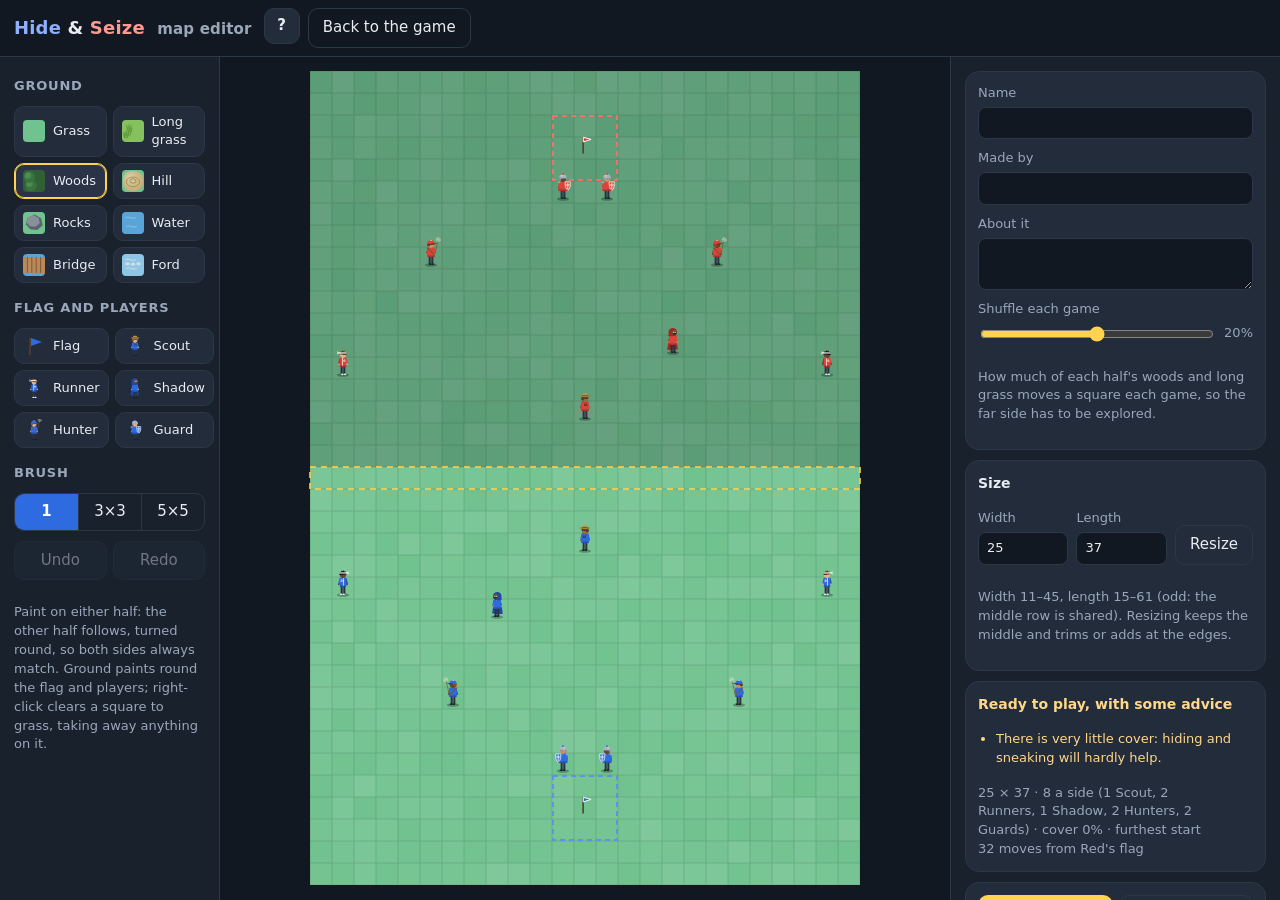
==== editor.html @ 649b5154 "Hide & Seize: turn-based capture the flag, with a map editor A turn-based stealth game of capture th" ====
<!DOCTYPE html>
<html lang="en">
<head>
<meta charset="utf-8">
<meta name="viewport" content="width=device-width, initial-scale=1, viewport-fit=cover">
<meta name="referrer" content="no-referrer">
<meta name="theme-color" content="#121821">
<title>Hide &amp; Seize map editor: make your own capture the flag maps</title>
<meta name="description" content="Paint the ground, the flag and the starting players for a new Hide &amp; Seize map, of any size from 11 × 15 to 45 × 61 squares. Play it at once, or export it to share.">
<link rel="canonical" href="https://hideandseize.com/editor.html">
<meta property="og:type" content="website">
<meta property="og:url" content="https://hideandseize.com/editor.html">
<meta property="og:site_name" content="Hide &amp; Seize">
<meta property="og:title" content="Hide &amp; Seize map editor">
<meta property="og:description" content="Make your own maps for Hide &amp; Seize, the turn-based capture the flag game: paint the ground, place the flag and the team, then play it or share the file.">
<meta property="og:image" content="https://hideandseize.com/og-image.png">
<meta name="twitter:card" content="summary_large_image">
<link rel="icon" type="image/svg+xml" href="favicon.svg">
<link rel="stylesheet" href="style.css">
<link rel="stylesheet" href="editor.css">
<script type="module" src="editor.js"></script>
</head>
<body class="editor">
<header class="top">
	<h1><span class="b">Hide</span> &amp; <span class="r">Seize</span> <span class="sub">map editor</span></h1>
	<nav class="actions">
		<button id="edHelpBtn" class="icon" type="button" aria-label="How the editor works" title="How the editor works">?</button>
		<a class="btn ghost" href="./">Back to the game</a>
	</nav>
</header>

<main class="ed">
	<aside class="tools" aria-label="Tools">
		<h2>Ground</h2>
		<div id="ground" class="toolGrid" role="group" aria-label="Ground"></div>
		<h2>Flag and players</h2>
		<div id="pieces" class="toolGrid" role="group" aria-label="Flag and players"></div>
		<h2>Brush</h2>
		<div id="brush" class="seg" role="group" aria-label="Brush size">
			<button type="button" data-b="1">1</button>
			<button type="button" data-b="3">3×3</button>
			<button type="button" data-b="5">5×5</button>
		</div>
		<div class="pair">
			<button id="undoBtn" type="button" title="Undo (Ctrl+Z)">Undo</button>
			<button id="redoBtn" type="button" title="Redo (Ctrl+Y)">Redo</button>
		</div>
		<p class="small">Paint on either half: the other half follows, turned round, so both sides always match. Ground paints round the flag and players; right-click clears a square to grass, taking away anything on it.</p>
	</aside>

	<section id="edWrap" aria-label="The map">
		<canvas id="ed" aria-label="The map. Click or drag to paint with the chosen tool."></canvas>
		<p id="edTip" class="tip" hidden></p>
	</section>

	<aside class="props" aria-label="This map">
		<section class="card">
			<label class="field">Name <input id="mName" maxlength="40" autocomplete="off"></label>
			<label class="field">Made by <input id="mAuthor" maxlength="40" autocomplete="off"></label>
			<label class="field">About it <textarea id="mBlurb" maxlength="200" rows="2"></textarea></label>
			<label class="field">Shuffle each game <span class="inline"><input id="mVary" type="range" min="0" max="40" step="5"> <output id="mVaryOut"></output></span></label>
			<p class="small">How much of each half's woods and long grass moves a square each game, so the far side has to be explored.</p>
		</section>
		<section class="card">
			<h3>Size</h3>
			<div class="sizeRow">
				<label class="field">Width <input id="mW" type="number" min="11" max="45" step="1"></label>
				<label class="field">Length <input id="mH" type="number" min="15" max="61" step="2"></label>
				<button id="sizeBtn" type="button">Resize</button>
			</div>
			<p class="small">Width 11–45, length 15–61 (odd: the middle row is shared). Resizing keeps the middle and trims or adds at the edges.</p>
		</section>
		<section id="checks" class="card" aria-live="polite"></section>
		<section class="card">
			<div class="btnGrid">
				<button id="saveBtn" type="button" class="primary">Save</button>
				<button id="playBtn" type="button">Play it</button>
				<button id="exportBtn" type="button">Export file</button>
				<button id="copyBtn" type="button">Copy</button>
				<button id="importBtn" type="button">Import file</button>
				<button id="pasteBtn" type="button">Paste</button>
				<button id="newBtn" type="button">New map</button>
				<button id="dupBtn" type="button">Save a copy</button>
			</div>
			<input id="importFile" type="file" accept=".json,application/json" hidden>
			<p id="edMsg" class="small" aria-live="polite"></p>
		</section>
		<section class="card">
			<h3>Your maps</h3>
			<ul id="mine" class="mine"></ul>
		</section>
	</aside>
</main>

<dialog id="newMapDlg" class="sheet" aria-labelledby="newMapTitle">
	<h2 id="newMapTitle">New map</h2>
	<fieldset>
		<legend>Start from</legend>
		<div id="fromList" class="fromList"></div>
	</fieldset>
	<fieldset>
		<legend>Size of a blank map</legend>
		<label><input type="radio" name="size" value="17x27"> Small, 17 × 27</label>
		<label><input type="radio" name="size" value="25x37" checked> Medium, 25 × 37</label>
		<label><input type="radio" name="size" value="33x49"> Large, 33 × 49</label>
		<label><input type="radio" name="size" value="45x61"> Huge, 45 × 61</label>
	</fieldset>
	<div class="row">
		<button type="button" class="ghost close">Cancel</button>
		<button id="newGo" type="button" class="primary">Start</button>
	</div>
</dialog>

<dialog id="pasteDlg" class="sheet" aria-labelledby="pasteTitle">
	<h2 id="pasteTitle">Paste a map</h2>
	<p class="small">Paste the text of a map file (from Copy, or someone else's file).</p>
	<textarea id="pasteText" rows="12" spellcheck="false"></textarea>
	<p id="pasteErr" class="small err"></p>
	<div class="row">
		<button type="button" class="ghost close">Cancel</button>
		<button id="pasteGo" type="button" class="primary">Open it</button>
	</div>
</dialog>

<dialog id="edHelp" class="sheet" aria-labelledby="edHelpTitle">
	<div class="sheetHead"><h2 id="edHelpTitle">Making a map</h2><button class="icon close" type="button" aria-label="Close">✕</button></div>
	<h3>Painting</h3>
	<p>Pick a kind of ground, or the flag or a player, then click or drag on the map. The brush paints 1, 3×3 or 5×5 squares of ground at a time, round the flag and the players. Right-click clears a square back to grass, taking away a player or the flag there, and clicking a player that's already there takes it away too. <kbd>Ctrl</kbd>+<kbd>Z</kbd> undoes, <kbd>Ctrl</kbd>+<kbd>Y</kbd> redoes.</p>
	<p>You paint both halves at once: whatever you put on one half appears on the other, turned round (Red's half is Blue's turned 180°), so the two sides are always the same ground. The middle row is shared, so it mirrors left to right as well.</p>
	<h3>What a map needs</h3>
	<p>One flag with a square of room on every side (its eight neighbours are the base, so they can't be rocks or water), at least 3 rows back from the middle; between 1 and 12 players; and a way for every player to reach the other flag. The checks on the right say what's missing and give advice. Only maps with no problems can be played, but you can save one at any stage.</p>
	<p>The players you place are the team: put down as many Scouts, Runners, Shadows, Hunters and Guards as you like, up to 12. Red gets the same team, in the same places on its half.</p>
	<h3>Saving and sharing</h3>
	<p><b>Save</b> keeps the map in this browser, and saved maps that can be played appear under <b>Your maps</b> in the game's New game. <b>Play it</b> saves and opens the game with it picked.</p>
	<p><b>Export file</b> downloads the map as a small file, and <b>Copy</b> puts the same text on the clipboard. <b>Import file</b> and <b>Paste</b> open someone else's. To get a map added to the game for everyone, export it and send the file to adam@hideandseize.com.</p>
	<h3>The file</h3>
	<p class="small">A map file is JSON: <code>format</code> ("hide-and-seize-map"), <code>version</code> (1), <code>name</code>, <code>author</code>, <code>blurb</code>, <code>shuffle</code> (0 to 0.4), and <code>blueHalf</code>, Blue's half as one line of text per row, from the middle row down to Blue's back row. In each row: <code>.</code> grass, <code>,</code> long grass, <code>T</code> woods, <code>^</code> hill, <code>#</code> rocks, <code>~</code> water, <code>=</code> bridge, <code>:</code> ford, <code>F</code> Blue's flag, and <code>s</code> <code>r</code> <code>d</code> <code>h</code> <code>g</code> for a Scout, Runner, Shadow, Hunter or Guard. It can be edited in any text editor too.</p>
	<p class="small credit">Design, code and content developed with the assistance of AI (Anthropic Claude).<br><a href="https://games.adamwoodland.com/">More games at Adam's Arcade</a> · Made by <a href="https://adamwoodland.com/">Adam Woodland</a></p>
</dialog>
</body>
</html>
---- style.css ----
:root {
	--bg: #121821; --panel: #19212d; --panel2: #222c3b; --line: #2c3747;
	--ink: #e8edf4; --muted: #9aa7b9; --blue: #2f6be0; --blueInk: #a9c2ff; --red: #dd4339; --redInk: #ffb0a8; --gold: #ffd34d;
	color-scheme: dark;
}
* { box-sizing: border-box; }
html, body { height: 100%; }
body {
	margin: 0; background: var(--bg); color: var(--ink);
	font: 15px/1.45 system-ui, -apple-system, "Segoe UI", Roboto, sans-serif;
	display: flex; flex-direction: column; height: 100dvh; overflow: hidden;
}
[hidden] { display: none !important; }
a { color: var(--blueInk); }

/* ---- Header ---- */
.top {
	display: flex; align-items: center; gap: 12px;
	padding: calc(8px + env(safe-area-inset-top, 0px)) max(14px, env(safe-area-inset-right, 0px)) 8px max(14px, env(safe-area-inset-left, 0px));
	border-bottom: 1px solid var(--line);
}
h1 { font-size: 18px; margin: 0; font-weight: 800; white-space: nowrap; letter-spacing: 0.01em; }
h1 .b { color: #8eb0ff; }
h1 .r { color: #ff9a90; }
.score { display: flex; align-items: center; gap: 6px; margin: 0 auto; }
.pill { display: inline-flex; align-items: center; gap: 6px; padding: 3px 10px; border-radius: 999px; font-weight: 800; font-variant-numeric: tabular-nums; font-size: 16px; }
.pill.blue { background: rgba(47, 107, 224, 0.2); color: var(--blueInk); }
.pill.red { background: rgba(221, 67, 57, 0.2); color: var(--redInk); }
.pill .flagIco { display: inline-flex; transition: opacity 0.2s; }
.pill.gone .flagIco { opacity: 0.25; }
.to { color: var(--muted); font-size: 13px; }
.actions { display: flex; gap: 8px; }
.ico { width: 18px; height: 18px; fill: currentColor; display: block; flex: none; }

/* ---- Buttons ---- */
button { font: inherit; color: inherit; cursor: pointer; border-radius: 10px; border: 1px solid var(--line); background: var(--panel2); padding: 8px 14px; }
button:hover:not(:disabled) { border-color: #435064; }
button:disabled { opacity: 0.42; cursor: default; }
button.primary { background: var(--gold); color: #1b1d22; border-color: transparent; font-weight: 800; }
button.primary:hover:not(:disabled) { background: #ffdd70; }
button.ghost { background: transparent; }
button.icon { width: 36px; height: 36px; padding: 0; font-weight: 800; }
a.btn { display: inline-flex; align-items: center; text-decoration: none; color: inherit; border-radius: 10px; border: 1px solid var(--line); padding: 8px 14px; background: var(--panel2); }
a.btn.ghost { background: transparent; }
.row .left { margin-right: auto; }
:focus-visible { outline: 3px solid var(--gold); outline-offset: 2px; }

/* ---- Field and panel ---- */
main { flex: 1; min-height: 0; display: grid; grid-template-columns: minmax(0, 1fr) 330px; }
/* The canvas sits over its box, so it never sizes or scrolls it (a focused canvas would otherwise be
   scrolled into view, and taps would land on the wrong squares). */
#boardWrap { position: relative; min-width: 0; min-height: 0; overflow: hidden; overflow: clip; }
#board { position: absolute; left: 0; top: 0; display: block; touch-action: none; outline: none; }
.zoom { position: absolute; top: 10px; right: 10px; display: flex; gap: 4px; z-index: 1; }
.zoom button { background: rgba(20, 26, 36, 0.88); padding: 6px 10px; }
.zoom button.icon { width: 32px; height: 32px; font-size: 18px; line-height: 1; }
.tip {
	position: absolute; left: 12px; bottom: 12px; margin: 0; max-width: min(520px, calc(100% - 24px));
	background: rgba(14, 19, 27, 0.92); border: 1px solid var(--line); border-radius: 10px; padding: 6px 10px;
	font-size: 13px; color: var(--ink); pointer-events: none;
}
.banner {
	position: absolute; left: 50%; top: 42%; transform: translate(-50%, -50%);
	padding: 14px 24px; border-radius: 16px; text-align: center; pointer-events: none;
	background: rgba(14, 19, 27, 0.94); border: 1px solid var(--line); box-shadow: 0 10px 40px rgba(0, 0, 0, 0.5);
	font-weight: 800; font-size: 22px; animation: pop 0.22s ease-out;
}
.banner.blue { border-color: var(--blue); color: var(--blueInk); }
.banner.red { border-color: var(--red); color: var(--redInk); }
.banner small { display: block; font-size: 14px; font-weight: 600; color: var(--muted); margin-top: 2px; }
@keyframes pop { from { transform: translate(-50%, -50%) scale(0.9); opacity: 0; } }

#panel {
	border-left: 1px solid var(--line); background: var(--panel); display: flex; flex-direction: column; gap: 12px;
	padding: 14px max(14px, env(safe-area-inset-right, 0px)) calc(14px + env(safe-area-inset-bottom, 0px)) 14px; overflow: auto; min-height: 0;
}
.turnRow { display: flex; align-items: center; justify-content: space-between; gap: 10px; }
.turn { margin: 0; font-weight: 700; }
.turn small { display: block; font-weight: 500; color: var(--muted); font-size: 13px; }
.turn.red { color: var(--redInk); }
.turn.red::before { content: ""; display: inline-block; width: 8px; height: 8px; border-radius: 50%; background: var(--red); margin-right: 8px; vertical-align: 2px; animation: blink 1s infinite alternate; }
@keyframes blink { to { opacity: 0.25; } }

.roster { list-style: none; margin: 0; padding: 0; display: grid; grid-template-columns: repeat(4, minmax(0, 1fr)); gap: 6px; }
.roster button {
	width: 100%; padding: 6px 2px 5px; display: flex; flex-direction: column; align-items: center; gap: 3px; font-size: 12px; line-height: 1.2;
	background: var(--panel2); position: relative;
}
.roster .pt { display: block; }
.roster .nm { font-weight: 600; }
.roster .st { color: var(--muted); font-size: 11px; white-space: nowrap; }
.roster button[aria-pressed="true"] { border-color: var(--gold); box-shadow: 0 0 0 1px var(--gold) inset; }
.roster button.done .pt { opacity: 0.5; }
.roster button.out .pt { opacity: 0.25; filter: grayscale(1); }
.roster button.ready::after { content: ""; position: absolute; top: 5px; right: 6px; width: 7px; height: 7px; border-radius: 50%; background: var(--gold); }
.roster button.flag .st { color: var(--gold); font-weight: 700; }

.card { background: var(--panel2); border: 1px solid var(--line); border-radius: 14px; padding: 12px; display: flex; flex-direction: column; gap: 10px; }
.cardHead { display: flex; align-items: center; gap: 10px; }
.cIcon { width: 52px; height: 62px; flex: none; background: radial-gradient(circle at 50% 70%, #2d394b, transparent 70%); border-radius: 10px; }
.cName { margin: 0; font-weight: 800; font-size: 16px; }
.cState { margin: 0; color: var(--muted); font-size: 13px; }
.cSum { display: none; margin: 0; font-size: 12px; color: var(--muted); }
.short { display: none; }
.traits { margin: 0; display: grid; grid-template-columns: auto 1fr auto; gap: 4px 10px; align-items: center; font-size: 13px; }
.traits dt { color: var(--muted); }
.traits dd { margin: 0; }
.traits .pips { display: flex; gap: 3px; }
.traits .pips i { width: 14px; height: 6px; border-radius: 3px; background: #384356; }
.traits .pips i.on { background: var(--gold); }
.traits .val { color: var(--ink); text-align: right; font-variant-numeric: tabular-nums; }
.seg { display: grid; grid-template-columns: repeat(3, 1fr); gap: 0; border: 1px solid var(--line); border-radius: 10px; overflow: hidden; }
.seg button { border: 0; border-radius: 0; background: transparent; padding: 7px 4px; }
.seg button + button { border-left: 1px solid var(--line); }
.seg button[aria-pressed="true"] { background: var(--blue); color: #fff; font-weight: 700; }
.tackles { display: flex; flex-direction: column; gap: 6px; }
.tackles:empty { display: none; }
.tackles button { text-align: left; display: flex; align-items: center; gap: 8px; border-color: rgba(221, 67, 57, 0.6); }
.tackles button .pc { margin-left: auto; font-weight: 800; font-variant-numeric: tabular-nums; }
.tackles button.armed { background: rgba(255, 211, 77, 0.16); border-color: var(--gold); }
.tackles .why { font-size: 12px; color: var(--muted); margin: -2px 0 0 2px; }

.log { list-style: none; margin: 0; padding: 0; display: flex; flex-direction: column; gap: 4px; font-size: 13px; color: var(--muted); }
.log li:first-child { color: var(--ink); }
.log li.blue { border-left: 3px solid var(--blue); padding-left: 8px; }
.log li.red { border-left: 3px solid var(--red); padding-left: 8px; }
.log li.big { font-weight: 700; }

/* ---- Dialogs ---- */
.sheet {
	background: var(--panel); color: var(--ink); border: 1px solid var(--line); border-radius: 18px;
	width: min(680px, calc(100% - 24px)); max-height: calc(100dvh - 24px); overflow: auto; padding: 20px 22px;
	box-shadow: 0 20px 60px rgba(0, 0, 0, 0.6);
}
.sheet::backdrop { background: rgba(5, 8, 12, 0.65); }
.sheet h2 { margin: 0 0 6px; font-size: 22px; }
.sheet h3 { margin: 18px 0 4px; font-size: 15px; color: var(--gold); }
.sheet p { margin: 6px 0; }
.sheetHead { display: flex; align-items: center; justify-content: space-between; gap: 10px; position: sticky; top: -20px; background: var(--panel); padding-top: 2px; z-index: 1; }
.lead { color: var(--muted); }
.small { font-size: 13px; color: var(--muted); }
.credit { margin-top: 18px; }
.faq h4 { margin: 12px 0 2px; font-size: 14px; }
.faq p { margin: 0 0 6px; }
kbd { background: var(--panel2); border: 1px solid var(--line); border-radius: 5px; padding: 0 5px; font-size: 12px; }
fieldset { border: 0; margin: 14px 0 0; padding: 0; }
legend { font-weight: 700; margin-bottom: 8px; padding: 0; }
.maps { display: grid; grid-template-columns: repeat(auto-fill, minmax(118px, 1fr)); gap: 10px; }
.maps button { padding: 8px; display: flex; flex-direction: column; gap: 6px; text-align: left; background: var(--panel2); }
.maps button[aria-pressed="true"] { border-color: var(--gold); box-shadow: 0 0 0 1px var(--gold) inset; }
.maps canvas { width: 100%; height: auto; border-radius: 6px; display: block; image-rendering: pixelated; }
.maps b { font-size: 14px; }
.mapsHead { grid-column: 1 / -1; margin: 8px 0 0; font-weight: 700; color: var(--muted); }
.maps span { font-size: 12px; color: var(--muted); line-height: 1.3; }
.opts { display: flex; flex-wrap: wrap; gap: 8px 36px; }
.opts label { display: inline-flex; align-items: center; gap: 6px; margin-right: 16px; cursor: pointer; }
input[type="radio"] { accent-color: var(--gold); width: 16px; height: 16px; }
.row { display: flex; justify-content: flex-end; gap: 10px; margin-top: 18px; flex-wrap: wrap; }
.stats { display: grid; grid-template-columns: auto auto auto; gap: 4px 18px; margin: 12px 0 0; font-variant-numeric: tabular-nums; }
.stats dt { color: var(--muted); }
.stats dd { margin: 0; }
.roleTable { overflow-x: auto; }
.roleTable table { border-collapse: collapse; width: 100%; font-size: 13px; }
.roleTable th, .roleTable td { padding: 5px 8px; border-bottom: 1px solid var(--line); text-align: left; vertical-align: top; }
.roleTable td.n { text-align: center; font-variant-numeric: tabular-nums; }
.roleTable .who { display: flex; align-items: center; gap: 6px; font-weight: 700; white-space: nowrap; }
.roleTable .who canvas { display: block; }

/* ---- Phones: the field on top, a compact panel below ---- */
@media (max-width: 760px) {
	h1 { font-size: 16px; }
	.actions .ghost { padding: 6px 10px; }
	main { grid-template-columns: 1fr; grid-template-rows: minmax(0, 1fr) auto; }
	/* A fixed height, so picking a player never resizes the field under your finger; extra lines scroll. */
	#panel {
		border-left: 0; border-top: 1px solid var(--line); height: min(266px, 48dvh); gap: 8px;
		padding: 8px max(10px, env(safe-area-inset-right, 0px)) calc(8px + env(safe-area-inset-bottom, 0px)) max(10px, env(safe-area-inset-left, 0px));
	}
	.turnRow button { padding: 7px 14px; }
	.long { display: none; }
	.short { display: inline; }
	.roster .nm { display: none; }
	.roster button { padding: 5px 2px 4px; gap: 2px; }
	.card { padding: 8px 10px; gap: 6px; display: grid; grid-template-columns: minmax(0, 1fr) auto; align-items: center; }
	.card > .cSum, .card > .tackles { grid-column: 1 / -1; }
	.cardHead { gap: 8px; min-width: 0; }
	.cText { min-width: 0; }
	.cState { font-size: 12px; line-height: 1.3; }
	.cName { font-size: 14px; }
	.cSum { display: block; }
	.traits { display: none; }
	.seg { grid-template-columns: repeat(3, auto); }
	.seg button { padding: 6px 9px; font-size: 13px; }
	.turn small { display: inline; margin-left: 6px; }
	.maps { grid-template-columns: repeat(auto-fill, minmax(96px, 1fr)); gap: 8px; }
	.maps button { padding: 6px; }
	.maps span { display: none; }
	.log { display: none; }
	.tip { left: 8px; bottom: 8px; font-size: 12px; }
	.banner { font-size: 18px; padding: 10px 16px; }
}
@media (max-width: 380px) {
	.to { display: none; }
	h1 { font-size: 15px; }
}
@media (prefers-reduced-motion: reduce) {
	.banner, .turn.red::before { animation: none; }
}
---- editor.css ----
/* Hide & Seize map editor: the game's look (style.css), laid out as tools | map | details. */
h1 .sub { color: var(--muted); font-weight: 600; font-size: 15px; margin-left: 6px; }
.ed { flex: 1; min-height: 0; display: grid; grid-template-columns: 220px minmax(0, 1fr) 330px; }
.tools, .props { background: var(--panel); overflow: auto; padding: 14px; display: flex; flex-direction: column; gap: 10px; }
.tools { border-right: 1px solid var(--line); }
.props { border-left: 1px solid var(--line); }
.tools h2 { font-size: 13px; text-transform: uppercase; letter-spacing: 0.06em; color: var(--muted); margin: 6px 0 0; }
.toolGrid { display: grid; grid-template-columns: 1fr 1fr; gap: 6px; }
.toolGrid button { display: flex; align-items: center; gap: 8px; padding: 6px 8px; font-size: 13px; text-align: left; }
.toolGrid button[aria-pressed="true"] { border-color: var(--gold); box-shadow: 0 0 0 1px var(--gold) inset; background: #2a3446; }
.toolGrid canvas { flex: none; border-radius: 4px; }
.pair { display: grid; grid-template-columns: 1fr 1fr; gap: 6px; }
#brush button[aria-pressed="true"] { background: var(--blue); color: #fff; font-weight: 700; }
#edWrap { position: relative; min-width: 0; min-height: 0; overflow: hidden; overflow: clip; }
#ed { position: absolute; left: 0; top: 0; display: block; touch-action: none; cursor: crosshair; }
.props h3 { margin: 0 0 6px; font-size: 14px; }
.field { display: flex; flex-direction: column; gap: 4px; font-size: 13px; color: var(--muted); }
.field input, .field textarea { font: inherit; color: var(--ink); background: #121821; border: 1px solid var(--line); border-radius: 8px; padding: 6px 8px; }
.field textarea { resize: vertical; }
.field .inline { display: flex; align-items: center; gap: 8px; }
.field input[type="range"] { flex: 1; accent-color: var(--gold); padding: 0; }
.sizeRow { display: grid; grid-template-columns: 1fr 1fr auto; gap: 8px; align-items: end; }
.sizeRow input { width: 100%; }
.btnGrid { display: grid; grid-template-columns: 1fr 1fr; gap: 6px; }
.btnGrid button { padding: 7px 8px; font-size: 13px; }
#checks h3 { display: flex; align-items: center; gap: 8px; }
#checks ul { margin: 0; padding-left: 18px; font-size: 13px; display: flex; flex-direction: column; gap: 4px; }
#checks .bad { color: #ff9a90; }
#checks .warn { color: #ffd78a; }
#checks .good { color: #8fe0a0; }
#checks .stats { font-size: 13px; color: var(--muted); margin: 6px 0 0; }
.mine { list-style: none; margin: 0; padding: 0; display: flex; flex-direction: column; gap: 6px; }
.mine li { display: flex; align-items: center; gap: 6px; }
.mine li.on .open { border-color: var(--gold); }
.mine .open { flex: 1; text-align: left; font-size: 13px; padding: 6px 8px; }
.mine .open small { display: block; color: var(--muted); font-size: 11px; }
.mine .del { font-size: 12px; padding: 6px 8px; }
.mine .del.sure { border-color: var(--red); color: var(--redInk); }
.mine .empty { font-size: 13px; color: var(--muted); }
.err { color: #ff9a90; }
#pasteText { width: 100%; font: 12px/1.35 ui-monospace, SFMono-Regular, Consolas, monospace; color: var(--ink); background: #121821; border: 1px solid var(--line); border-radius: 8px; padding: 8px; }
.fromList { display: grid; grid-template-columns: repeat(auto-fill, minmax(110px, 1fr)); gap: 8px; }
.fromList button { padding: 6px; display: flex; flex-direction: column; gap: 4px; font-size: 13px; }
.fromList button[aria-pressed="true"] { border-color: var(--gold); box-shadow: 0 0 0 1px var(--gold) inset; }
.fromList canvas { width: 100%; height: auto; border-radius: 4px; image-rendering: pixelated; }
code { background: var(--panel2); border-radius: 4px; padding: 0 4px; font-size: 12px; }
@media (max-width: 1000px) {
	.ed { grid-template-columns: 180px minmax(0, 1fr) 280px; }
}
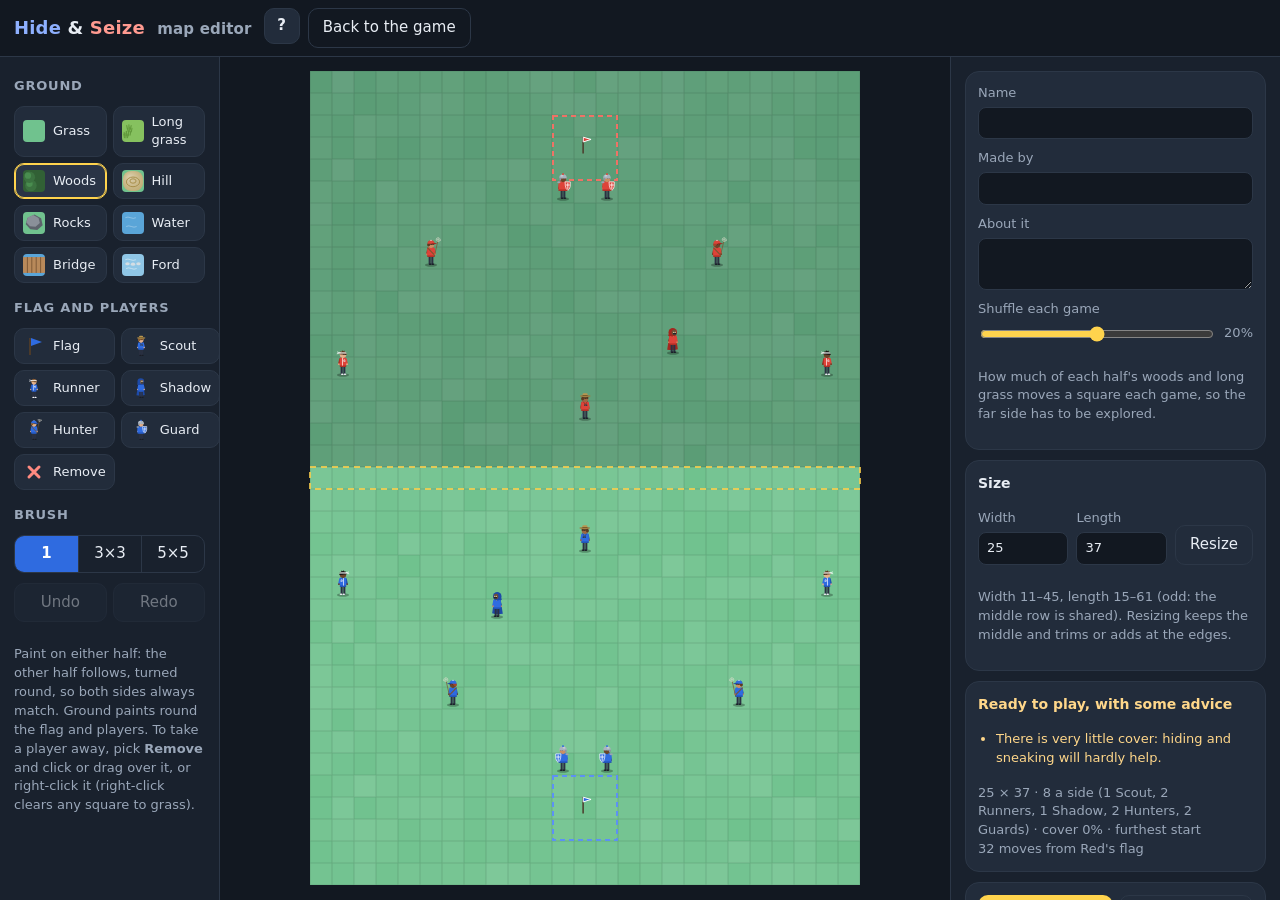
==== commit c69bea33: "Tackle percentages, an editor Remove tool, map previews that keep their shape - Game over: "Tackles " ====
--- a/editor.html
+++ b/editor.html
@@ -45,7 +45,7 @@
 			<button id="undoBtn" type="button" title="Undo (Ctrl+Z)">Undo</button>
 			<button id="redoBtn" type="button" title="Redo (Ctrl+Y)">Redo</button>
 		</div>
-		<p class="small">Paint on either half: the other half follows, turned round, so both sides always match. Ground paints round the flag and players; right-click clears a square to grass, taking away anything on it.</p>
+		<p class="small">Paint on either half: the other half follows, turned round, so both sides always match. Ground paints round the flag and players. To take a player away, pick <b>Remove</b> and click or drag over it, or right-click it (right-click clears any square to grass).</p>
 	</aside>
 
 	<section id="edWrap" aria-label="The map">
@@ -94,16 +94,19 @@
 
 <dialog id="newMapDlg" class="sheet" aria-labelledby="newMapTitle">
 	<h2 id="newMapTitle">New map</h2>
+	<p id="newDirty" class="warnText" hidden>This map has changes you haven't saved. Starting a new one drops them: Save first to keep them.</p>
 	<fieldset>
 		<legend>Start from</legend>
 		<div id="fromList" class="fromList"></div>
 	</fieldset>
-	<fieldset>
-		<legend>Size of a blank map</legend>
+	<fieldset class="sizes">
+		<legend>Size</legend>
+		<label id="sameSize"><input type="radio" name="size" value="same"> Its own size</label>
 		<label><input type="radio" name="size" value="17x27"> Small, 17 × 27</label>
 		<label><input type="radio" name="size" value="25x37" checked> Medium, 25 × 37</label>
 		<label><input type="radio" name="size" value="33x49"> Large, 33 × 49</label>
 		<label><input type="radio" name="size" value="45x61"> Huge, 45 × 61</label>
+		<p id="sizeNote" class="small" hidden>A copy at another size keeps the middle of the map: columns are added or cut at both sides, and rows at the back of each half.</p>
 	</fieldset>
 	<div class="row">
 		<button type="button" class="ghost close">Cancel</button>
@@ -125,10 +128,10 @@
 <dialog id="edHelp" class="sheet" aria-labelledby="edHelpTitle">
 	<div class="sheetHead"><h2 id="edHelpTitle">Making a map</h2><button class="icon close" type="button" aria-label="Close">✕</button></div>
 	<h3>Painting</h3>
-	<p>Pick a kind of ground, or the flag or a player, then click or drag on the map. The brush paints 1, 3×3 or 5×5 squares of ground at a time, round the flag and the players. Right-click clears a square back to grass, taking away a player or the flag there, and clicking a player that's already there takes it away too. <kbd>Ctrl</kbd>+<kbd>Z</kbd> undoes, <kbd>Ctrl</kbd>+<kbd>Y</kbd> redoes.</p>
+	<p>Pick a kind of ground, or the flag or a player, then click or drag on the map. The brush paints 1, 3×3 or 5×5 squares of ground at a time, round the flag and the players. Right-click clears a square back to grass, taking away a player or the flag there, and clicking a player that's already there takes it away too. <b>Remove</b> (<kbd>X</kbd>) takes away any player you click or drag over, leaving the ground as grass; the flag can only be moved, as a map needs one. <kbd>Ctrl</kbd>+<kbd>Z</kbd> undoes, <kbd>Ctrl</kbd>+<kbd>Y</kbd> redoes.</p>
 	<p>You paint both halves at once: whatever you put on one half appears on the other, turned round (Red's half is Blue's turned 180°), so the two sides are always the same ground. The middle row is shared, so it mirrors left to right as well.</p>
 	<h3>What a map needs</h3>
-	<p>One flag with a square of room on every side (its eight neighbours are the base, so they can't be rocks or water), at least 3 rows back from the middle; between 1 and 12 players; and a way for every player to reach the other flag. The checks on the right say what's missing and give advice. Only maps with no problems can be played, but you can save one at any stage.</p>
+	<p>One flag with a square of room on every side (its eight neighbours are the base, so they can't be rocks or water), at least 3 rows back from the middle; between 1 and 12 players; and a way for every player to reach the other flag, and for it to be carried home from there. Rocks block the way; water can be waded, at 3 moves a square, and soaks whoever wades it. The checks on the right say what's missing and give advice. Only maps with no problems can be played, but you can save one at any stage.</p>
 	<p>The players you place are the team: put down as many Scouts, Runners, Shadows, Hunters and Guards as you like, up to 12. Red gets the same team, in the same places on its half.</p>
 	<h3>Saving and sharing</h3>
 	<p><b>Save</b> keeps the map in this browser, and saved maps that can be played appear under <b>Your maps</b> in the game's New game. <b>Play it</b> saves and opens the game with it picked.</p>
--- a/style.css
+++ b/style.css
@@ -108,6 +108,7 @@
 .traits .pips { display: flex; gap: 3px; }
 .traits .pips i { width: 14px; height: 6px; border-radius: 3px; background: #384356; }
 .traits .pips i.on { background: var(--gold); }
+.traits .pips i.wet { background: #4f8fd6; }
 .traits .val { color: var(--ink); text-align: right; font-variant-numeric: tabular-nums; }
 .seg { display: grid; grid-template-columns: repeat(3, 1fr); gap: 0; border: 1px solid var(--line); border-radius: 10px; overflow: hidden; }
 .seg button { border: 0; border-radius: 0; background: transparent; padding: 7px 4px; }
@@ -138,6 +139,12 @@
 .sheet p { margin: 6px 0; }
 .sheetHead { display: flex; align-items: center; justify-content: space-between; gap: 10px; position: sticky; top: -20px; background: var(--panel); padding-top: 2px; z-index: 1; }
 .lead { color: var(--muted); }
+.intro { margin: 12px 0 0; background: var(--panel2); border: 1px solid var(--line); border-radius: 12px; padding: 10px 14px; }
+.intro summary { cursor: pointer; font-weight: 700; color: var(--gold); }
+.introList { margin: 10px 0 4px; padding: 0; list-style: none; display: grid; grid-template-columns: 1fr 1fr; gap: 10px 20px; font-size: 14px; line-height: 1.4; color: var(--muted); }
+.introList b { color: var(--ink); }
+.intro .small { margin: 8px 0 2px; }
+@media (max-width: 560px) { .introList { grid-template-columns: 1fr; } }
 .small { font-size: 13px; color: var(--muted); }
 .credit { margin-top: 18px; }
 .faq h4 { margin: 12px 0 2px; font-size: 14px; }
@@ -148,12 +155,23 @@
 .maps { display: grid; grid-template-columns: repeat(auto-fill, minmax(118px, 1fr)); gap: 10px; }
 .maps button { padding: 8px; display: flex; flex-direction: column; gap: 6px; text-align: left; background: var(--panel2); }
 .maps button[aria-pressed="true"] { border-color: var(--gold); box-shadow: 0 0 0 1px var(--gold) inset; }
-.maps canvas { width: 100%; height: auto; border-radius: 6px; display: block; image-rendering: pixelated; }
+/* (every map in the same box, the built-in maps' shape, drawn to fit inside it: long or wide maps keep their shape) */
+.maps canvas { width: 100%; height: auto; aspect-ratio: 25 / 37; object-fit: contain; border-radius: 6px; display: block; image-rendering: pixelated; }
 .maps b { font-size: 14px; }
 .mapsHead { grid-column: 1 / -1; margin: 8px 0 0; font-weight: 700; color: var(--muted); }
 .maps span { font-size: 12px; color: var(--muted); line-height: 1.3; }
-.opts { display: flex; flex-wrap: wrap; gap: 8px 36px; }
-.opts label { display: inline-flex; align-items: center; gap: 6px; margin-right: 16px; cursor: pointer; }
+.opts { display: flex; flex-wrap: wrap; gap: 8px 30px; }
+.opts label { display: inline-flex; align-items: center; gap: 6px; margin-right: 12px; cursor: pointer; }
+#newDlg { width: min(760px, calc(100% - 24px)); }
+/* (short screens: smaller map previews, so the whole first screen fits) */
+@media (max-height: 900px) and (min-width: 561px) { .maps canvas { height: 118px; object-fit: contain; } }
+@media (max-height: 820px) and (min-width: 561px) {
+	.maps canvas { height: 84px; }
+	#newDlg { padding: 14px 20px; }
+	#newDlg fieldset { margin-top: 10px; }
+	#newDlg .row { margin-top: 12px; }
+	.introList { gap: 6px 20px; margin-top: 8px; }
+}
 input[type="radio"] { accent-color: var(--gold); width: 16px; height: 16px; }
 .row { display: flex; justify-content: flex-end; gap: 10px; margin-top: 18px; flex-wrap: wrap; }
 .stats { display: grid; grid-template-columns: auto auto auto; gap: 4px 18px; margin: 12px 0 0; font-variant-numeric: tabular-nums; }
--- a/editor.css
+++ b/editor.css
@@ -3,6 +3,7 @@
 .ed { flex: 1; min-height: 0; display: grid; grid-template-columns: 220px minmax(0, 1fr) 330px; }
 .tools, .props { background: var(--panel); overflow: auto; padding: 14px; display: flex; flex-direction: column; gap: 10px; }
 .tools { border-right: 1px solid var(--line); }
+.tools > * { flex: none; } /* (scroll rather than squash the brush and buttons on short screens) */
 .props { border-left: 1px solid var(--line); }
 .tools h2 { font-size: 13px; text-transform: uppercase; letter-spacing: 0.06em; color: var(--muted); margin: 6px 0 0; }
 .toolGrid { display: grid; grid-template-columns: 1fr 1fr; gap: 6px; }
@@ -42,7 +43,9 @@
 .fromList { display: grid; grid-template-columns: repeat(auto-fill, minmax(110px, 1fr)); gap: 8px; }
 .fromList button { padding: 6px; display: flex; flex-direction: column; gap: 4px; font-size: 13px; }
 .fromList button[aria-pressed="true"] { border-color: var(--gold); box-shadow: 0 0 0 1px var(--gold) inset; }
-.fromList canvas { width: 100%; height: auto; border-radius: 4px; image-rendering: pixelated; }
+.warnText { margin: 4px 0 0; padding: 8px 10px; border-radius: 8px; background: rgba(255, 215, 138, 0.12); border: 1px solid rgba(255, 215, 138, 0.5); color: #ffd78a; font-size: 13px; }
+.sizes label { display: inline-flex; align-items: center; gap: 6px; margin: 0 14px 6px 0; }
+.fromList canvas { width: 100%; height: auto; aspect-ratio: 25 / 37; object-fit: contain; border-radius: 4px; image-rendering: pixelated; } /* (every map in the same box, drawn to fit) */
 code { background: var(--panel2); border-radius: 4px; padding: 0 4px; font-size: 12px; }
 @media (max-width: 1000px) {
 	.ed { grid-template-columns: 180px minmax(0, 1fr) 280px; }
